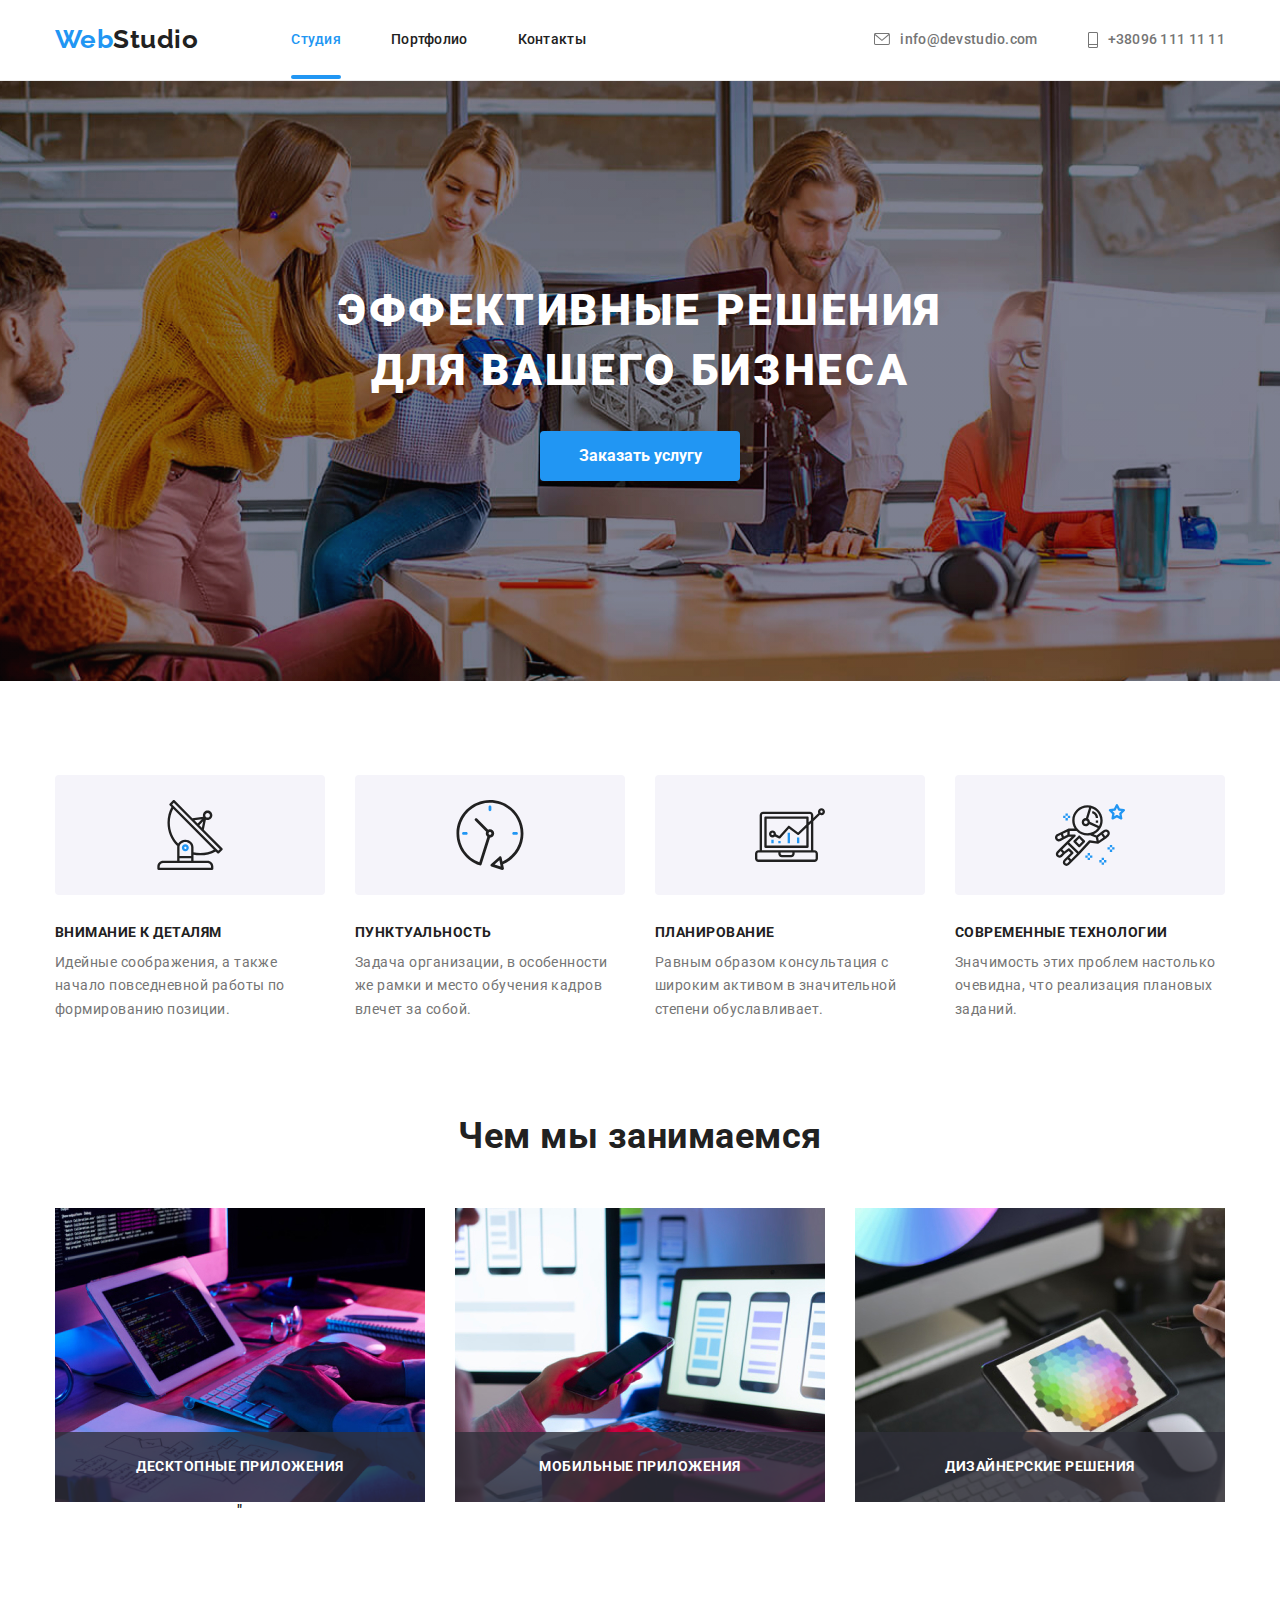
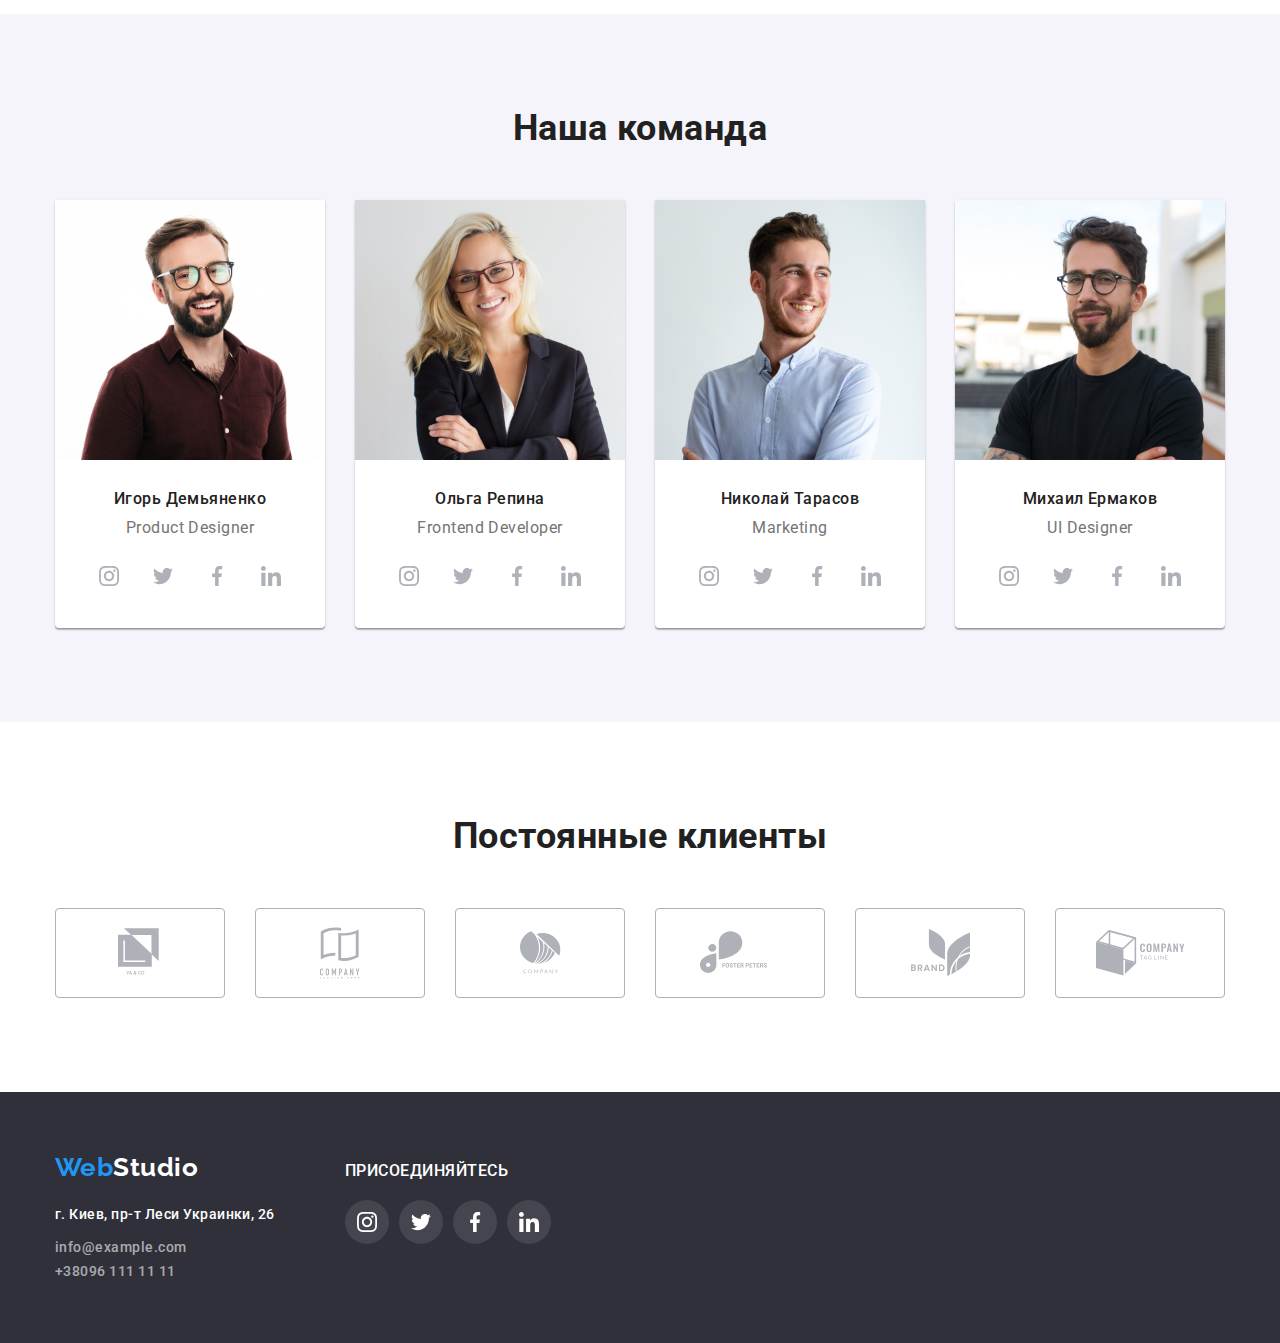
==== index.html @ d7a1a321 "initial commit" ====
<!DOCTYPE html>
<html lang="ru">
  <head>
    <meta charset="UTF-8" />
    <meta name="viewport" content="width=device-width, initial-scale=1.0" />
    <title>Эффективные решения для вашего бизнеса</title>
    <link
      rel="stylesheet"
      href="https://cdnjs.cloudflare.com/ajax/libs/modern-normalize/1.0.0/modern-normalize.min.css"
    />
    <link rel="stylesheet" href="./css/styles.css" />
    <link rel="preconnect" href="https://fonts.gstatic.com" />
    <link
      rel="stylesheet"
      href="https://fonts.googleapis.com/css2?family=Oleo+Script&family=Raleway:wght@700&family=Roboto:wght@400;500;700;900&display=swap"
    />
  </head>
  <body>
    <!--page-top-->
    <header class="header">
      <div class="container">
        <nav class="top-nav">
          <a class="logo-header" lang="en" href="./index.html"
            >Web<span class="logo">Studio</span></a
          >
          <ul class="site-nav">
            <li>
              <a class="site-nav-link current" href="./index.html">Студия</a>
            </li>
            <li>
              <a class="site-nav-link" href="./portfolio.html">Портфолио</a>
            </li>
            <li><a class="site-nav-link" href="/">Контакты</a></li>
          </ul>
        </nav>
        <address>
          <ul class="header-contacts">
            <li>
              <a class="link-contacts" href="mailto:info@devstudio.com">
                <svg class="header-mail">
                  <use href="./images/icons/sprite.svg#envelope-hover"></use>
                </svg>
                info@devstudio.com
              </a>
            </li>
            <li>
              <a class="link-contacts" href="tel:+380961111111">
                <svg class="header-phone">
                  <use href="./images/icons/sprite.svg#phone"></use>
                </svg>
                +38096 111 11 11</a
              >
            </li>
          </ul>
        </address>
      </div>
    </header>

    <main>
      <!--banner-->
      <section class="banner">
        <div class="container">
          <div class="banner-container">
            <h1 class="banner-title">Эффективные решения для вашего бизнеса</h1>
            <button type="button" class="button banner-button" data-modal-open>
              Заказать услугу
            </button>
          </div>
        </div>
      </section>

      <!--after-banner-->
      <section class="after-banner">
        <div class="container">
          <ul class="after-banner-list">
            <li class="after-banner-items">
              <div class="info-icons-list">
                <svg width="70" height="70" class="info-icons">
                  <use href="./images/icons/sprite.svg#antenna"></use>
                </svg>
              </div>
              <h3 class="section-item">Внимание к деталям</h3>
              <p class="description">
                Идейные соображения, а также начало повседневной работы по
                формированию позиции.
              </p>
            </li>
            <li class="after-banner-items">
              <div class="info-icons-list">
                <svg width="70" height="70" class="info-icons">
                  <use href="./images/icons/sprite.svg#clock"></use>
                </svg>
              </div>
              <h3 class="section-item">Пунктуальность</h3>
              <p class="description">
                Задача организации, в особенности же рамки и место обучения
                кадров влечет за собой.
              </p>
            </li>
            <li class="after-banner-items">
              <div class="info-icons-list">
                <svg width="70" height="70" class="info-icons">
                  <use href="./images/icons/sprite.svg#diagram"></use>
                </svg>
              </div>
              <h3 class="section-item">Планирование</h3>
              <p class="description">
                Равным образом консультация с широким активом в значительной
                степени обуславливает.
              </p>
            </li>
            <li class="after-banner-items">
              <div class="info-icons-list">
                <svg width="70" height="70" class="info-icons">
                  <use href="./images/icons/sprite.svg#astronaut"></use>
                </svg>
              </div>
              <h3 class="section-item">Современные технологии</h3>
              <p class="description">
                Значимость этих проблем настолько очевидна, что реализация
                плановых заданий.
              </p>
            </li>
          </ul>
        </div>
      </section>

      <!--what-we-do-->
      <section class="what-we-do">
        <div class="container">
          <h2 class="section-title">Чем мы занимаемся</h2>
          <ul class="images-list">
            <li>
              <div class="thumb">
                <img
                  class="img-item"
                  src="images/img.jpg"
                  alt="code writing"
                  width="370"
                  height="294"
                />
                <p class="what-we-do-text">Десктопные приложения</p>
              </div>
              "
            </li>
            <li>
              <div class="thumb">
                <img
                  class="img-item"
                  src="images/phone.jpg"
                  alt="phone"
                  width="370"
                  height="294"
                />
                <p class="what-we-do-text">Мобильные приложения</p>
              </div>
            </li>
            <li>
              <div class="thumb">
                <img
                  class="img-item"
                  src="images/tablet.jpg"
                  alt="tablet"
                  width="370"
                  height="294"
                />
                <p class="what-we-do-text">Дизайнерские решения</p>
              </div>
            </li>
          </ul>
        </div>
      </section>

      <!--our-team-->
      <section class="section-our-team">
        <div class="container">
          <h2 class="section-title">Наша команда</h2>
          <ul class="team-list">
            <li>
              <img
                class="team-photo"
                src="images/ihor.jpg"
                alt="ihor demianenko"
                height="260"
                width="270"
              />
              <div class="member-card">
                <h3 class="team-member">Игорь Демьяненко</h3>
                <p lang="en" class="occupation">Product Designer</p>
                <ul class="team-social-list">
                  <li class="team-social-item">
                    <a href="" class="social-link">
                      <svg class="social-icon">
                        <use
                          href="./images/icons/sprite.svg#instagram"
                        ></use></svg
                    ></a>
                  </li>
                  <li class="team-social-item">
                    <a href="" class="social-link">
                      <svg class="social-icon">
                        <use
                          href="./images/icons/sprite.svg#twitter"
                        ></use></svg
                    ></a>
                  </li>
                  <li class="team-social-item">
                    <a href="" class="social-link">
                      <svg class="social-icon">
                        <use
                          href="./images/icons/sprite.svg#facebook"
                        ></use></svg
                    ></a>
                  </li>
                  <li class="team-social-item">
                    <a href="" class="social-link">
                      <svg class="social-icon">
                        <use
                          href="./images/icons/sprite.svg#linkedin"
                        ></use></svg
                    ></a>
                  </li>
                </ul>
              </div>
            </li>
            <li>
              <img
                class="team-photo"
                src="images/olha.jpg"
                alt="olha repina"
                height="260"
                width="270"
              />
              <div class="member-card">
                <h3 class="team-member">Ольга Репина</h3>
                <p lang="en" class="occupation">Frontend Developer</p>
                <ul class="team-social-list">
                  <li class="team-social-item">
                    <a href="" class="social-link">
                      <svg class="social-icon">
                        <use
                          href="./images/icons/sprite.svg#instagram"
                        ></use></svg
                    ></a>
                  </li>
                  <li class="team-social-item">
                    <a href="" class="social-link">
                      <svg class="social-icon">
                        <use
                          href="./images/icons/sprite.svg#twitter"
                        ></use></svg
                    ></a>
                  </li>
                  <li class="team-social-item">
                    <a href="" class="social-link">
                      <svg class="social-icon">
                        <use
                          href="./images/icons/sprite.svg#facebook"
                        ></use></svg
                    ></a>
                  </li>
                  <li class="team-social-item">
                    <a href="" class="social-link">
                      <svg class="social-icon">
                        <use
                          href="./images/icons/sprite.svg#linkedin"
                        ></use></svg
                    ></a>
                  </li>
                </ul>
              </div>
            </li>
            <li>
              <img
                class="team-photo"
                src="images/nicolai.jpg"
                alt="nicolai tarasov"
                height="260"
                width="270"
              />
              <div class="member-card">
                <h3 class="team-member">Николай Тарасов</h3>
                <p lang="en" class="occupation">Marketing</p>
                <ul class="team-social-list">
                  <li class="team-social-item">
                    <a href="" class="social-link">
                      <svg class="social-icon">
                        <use
                          href="./images/icons/sprite.svg#instagram"
                        ></use></svg
                    ></a>
                  </li>
                  <li class="team-social-item">
                    <a href="" class="social-link">
                      <svg class="social-icon">
                        <use
                          href="./images/icons/sprite.svg#twitter"
                        ></use></svg
                    ></a>
                  </li>
                  <li class="team-social-item">
                    <a href="" class="social-link">
                      <svg class="social-icon">
                        <use
                          href="./images/icons/sprite.svg#facebook"
                        ></use></svg
                    ></a>
                  </li>
                  <li class="team-social-item">
                    <a href="" class="social-link">
                      <svg class="social-icon">
                        <use
                          href="./images/icons/sprite.svg#linkedin"
                        ></use></svg
                    ></a>
                  </li>
                </ul>
              </div>
            </li>
            <li>
              <img
                class="team-photo"
                src="images/michael.jpg"
                alt="michael ermakov"
                height="260"
                width="270"
              />
              <div class="member-card">
                <h3 class="team-member">Михаил Ермаков</h3>
                <p lang="en" class="occupation">UI Designer</p>
                <ul class="team-social-list">
                  <li class="team-social-item">
                    <a href="" class="social-link">
                      <svg class="social-icon">
                        <use
                          href="./images/icons/sprite.svg#instagram"
                        ></use></svg
                    ></a>
                  </li>
                  <li class="team-social-item">
                    <a href="" class="social-link">
                      <svg class="social-icon">
                        <use
                          href="./images/icons/sprite.svg#twitter"
                        ></use></svg
                    ></a>
                  </li>
                  <li class="team-social-item">
                    <a href="" class="social-link">
                      <svg class="social-icon">
                        <use
                          href="./images/icons/sprite.svg#facebook"
                        ></use></svg
                    ></a>
                  </li>
                  <li class="team-social-item">
                    <a href="" class="social-link">
                      <svg class="social-icon">
                        <use
                          href="./images/icons/sprite.svg#linkedin"
                        ></use></svg
                    ></a>
                  </li>
                </ul>
              </div>
            </li>
          </ul>
        </div>
      </section>
    </main>

    <!--our-clients-->
    <section class="our-clients">
      <div class="container">
        <h3 class="section-title">Постоянные клиенты</h3>
        <ul class="clients-list">
          <li class="clients-item">
            <a class="clients-link" href="/">
              <svg width="45" height="50" class="clients-icon">
                <use href="./images/icons/sprite.svg#logo-1"></use>
              </svg>
            </a>
          </li>
          <li class="clients-item">
            <a class="clients-link" href="/">
              <svg width="40" height="52" class="clients-icon">
                <use href="./images/icons/sprite.svg#logo-2"></use>
              </svg>
            </a>
          </li>
          <li class="clients-item">
            <a class="clients-link" href="/">
              <svg width="41" height="43" class="clients-icon">
                <use href="./images/icons/sprite.svg#logo-3"></use>
              </svg>
            </a>
          </li>
          <li class="clients-item">
            <a class="clients-link" href="/">
              <svg width="80" height="43" class="clients-icon">
                <use href="./images/icons/sprite.svg#logo-4"></use>
              </svg>
            </a>
          </li>
          <li class="clients-item">
            <a class="clients-link" href="/">
              <svg width="59" height="47" class="clients-icon">
                <use href="./images/icons/sprite.svg#logo-5"></use>
              </svg>
            </a>
          </li>
          <li class="clients-item">
            <a class="clients-link" href="/">
              <svg width="89" height="46" class="clients-icon">
                <use href="./images/icons/sprite.svg#logo-6"></use>
              </svg>
            </a>
          </li>
        </ul>
      </div>
    </section>
    <!--footer-->
    <footer class="footer">
      <div class="container">
        <div class="footer-container-address">
          <a class="logo-footer" lang="en" href="/"
            >Web<span class="logo">Studio</span></a
          >
          <address>
            <ul>
              <li class="footer-adress">г. Киев, пр-т Леси Украинки, 26</li>
              <li>
                <a class="footer-contacts" href="mailto:info@example.com"
                  >info@example.com</a
                >
              </li>
              <li>
                <a class="footer-contacts" href="tel:+380961111111">
                  +38096 111 11 11</a
                >
              </li>
            </ul>
          </address>
        </div>

        <div class="social">
          <p class="social-title">Присоединяйтесь</p>
          <ul class="social-network-list">
            <li class="social-network-items">
              <a class="social-link" href="./">
                <svg class="social-icon">
                  <use href="./images/icons/sprite.svg#instagram"></use>
                </svg>
              </a>
            </li>
            <li class="social-network-items">
              <a class="social-link" href="./">
                <svg class="social-icon">
                  <use href="./images/icons/sprite.svg#twitter"></use>
                </svg>
              </a>
            </li>
            <li class="social-network-items">
              <a class="social-link" href="./">
                <svg class="social-icon">
                  <use href="./images/icons/sprite.svg#facebook"></use>
                </svg>
              </a>
            </li>
            <li class="social-network-items">
              <a class="social-link" href="./">
                <svg class="social-icon">
                  <use href="./images/icons/sprite.svg#linkedin"></use>
                </svg>
              </a>
            </li>
          </ul>
        </div>
      </div>
    </footer>
    <div class="backdrop is-hidden" data-modal>
      <div class="modal">
        <button type="button" class="button-close" data-modal-close>
          <svg class="icon-close" width="11" height="11">
            <use href="./images/icons/sprite.svg#close"></use>
          </svg>
        </button>
      </div>
    </div>
    <script src="./js/modal.js"></script>
  </body>
</html>
---- css/styles.css ----
/*background-color: #FFFFFF;*/
/*accent-color: 2196F3*/
/*head-text-color: 212121*/
/*text-color: 757575*/
/*banner-background-color: #2F303A;*/
/*banner-text-color: #FFFFFF;*/
/*team-background-color: #F5F4FA;*/

:root {
  --accent-color: #2196f3;
  --head-text-color: #212121;
  --text-color: #757575;
  --primary-white-color: #ffffff;
  --footer-link-color: rgba(255, 255, 255, 0.6);
  --team-background-color: #f5f4fa;
  --banner-background-color: #2f303a;
  --time-hover: 250ms;
  --timing-function: cubic-bezier(0.4, 0, 0.2, 1);
}
h1,
h2,
h3,
h4,
h5,
h6,
p {
  margin: 0;
}

ul,
ol {
  margin: 0;
  padding: 0;
}

img {
  display: block;
}

a,
ul {
  text-decoration: none;
  list-style: none;
  color: inherit;
}

body {
  color: var(--head-text-color);
  background-color: var(--primary-white-color);
  font-family: Roboto, sans-serif;
  font-weight: 500;
  font-style: normal;
  letter-spacing: 0.03em;
}
/*common*/
.visually-hidden {
  position: absolute !important;
  clip: rect(1px 1px 1px 1px); /* IE6, IE7 */
  clip: rect(1px, 1px, 1px, 1px);
  padding: 0 !important;
  border: 0 !important;
  height: 1px !important;
  width: 1px !important;
  overflow: hidden;
}

.section-title {
  color: var(--head-text-color);
  font-weight: 700;
  font-size: 36px;
  line-height: 1.16;
  text-align: center;

  margin-bottom: 50px;
}

.container {
  width: 1200px;
  padding-left: 15px;
  padding-right: 15px;
  margin-left: auto;
  margin-right: auto;
  text-align: center;
}

/*top-nav*/
.header {
  padding-top: 24px;
  padding-bottom: 25px;

  border-bottom: 1px solid #ececec;
}

.header .container {
  display: flex;
  align-items: center;
  justify-content: space-between;
}

.top-nav {
  background-color: var(--primary-white-color);
  display: flex;
  align-items: center;
}

.logo-header {
  font-family: Raleway;
  font-style: normal;
  font-weight: bold;
  font-size: 26px;
  line-height: 31px;
  color: var(--accent-color);
}

.logo {
  color: var(--head-text-color);
  margin-right: 93px;
}

.site-nav {
  font-family: inherit;
  font-style: normal;
  font-weight: 500;
  font-size: 14px;
  line-height: 1.14;
  letter-spacing: 0.02em;
  display: flex;
  align-items: center;
}

.site-nav > li:not(:last-child),
.header-contacts > li:not(:last-child) {
  margin-right: 50px;
}
.site-nav-link {
  color: var(--head-text-color);
  position: relative;
  padding-bottom: 32px;
  padding-top: 32px;
  transition: color var(--time-hover) var(--timing-function);
}

.site-nav .site-nav-link:hover,
.site-nav .site-nav-link:focus,
.site-nav .site-nav-link:active {
  color: var(--accent-color);
}

.current {
  color: var(--accent-color);
  position: relative;
}
.current::after {
  display: block;
  content: "";
  width: 100%;
  height: 4px;
  border-radius: 2px;
  background-color: var(--accent-color);

  position: absolute;
  bottom: 0;
}

.header-contacts {
  display: flex;
  align-items: center;
  margin-left: auto;
}

.link-contacts {
  color: var(--text-color);
  font-family: inherit;
  font-style: normal;
  font-size: 14px;
  line-height: 1.14;
  letter-spacing: 0.02em;

  display: flex;
  align-items: center;
  fill: currentColor;
  transition: color var(--time-hover) var(--timing-function);
}

.link-contacts:hover,
.link-contacts:focus {
  color: var(--accent-color);
}

.header-mail {
  width: 16px;
  height: 12px;
  display: flex;
  margin-right: 10px;
}
.header-phone {
  width: 10px;
  height: 16px;
  display: flex;
  margin-right: 10px;
}
/*banner*/
.banner {
  background-color: var(--banner-background-color);
  padding-top: 200px;
  padding-bottom: 200px;

  background-image: linear-gradient(
      rgba(47, 48, 58, 0.1),
      rgba(47, 48, 58, 0.1)
    ),
    url("../images/banner.jpg");
  background-size: cover;
  background-repeat: no-repeat;
  background-position: center;
}
.banner-container {
  margin-left: auto;
  margin-right: auto;
  width: 696px;
}
.banner-title {
  color: var(--primary-white-color);
  font-weight: 900;
  font-size: 44px;
  line-height: 1.36;
  text-align: center;
  letter-spacing: 0.06em;
  text-transform: uppercase;

  margin-bottom: 30px;
  padding: 0;
}
.banner-button {
  font-size: 16px;
  font-weight: 700;
  line-height: 1.87;
  text-align: center;
  color: var(--primary-white-color);

  padding: 10px 32px;
  min-width: 200px;
  background-color: var(--accent-color);
  box-shadow: 0px 4px 4px rgba(0, 0, 0, 0.15);
  border: none;
  border-radius: 4px;

  transition: background-color var(--time-hover) var(--timing-function);
}
.banner-button:hover,
.banner-button:focus {
  cursor: pointer;
}
/*after-banner*/
.after-banner {
  padding: 94px 0;
}
.after-banner > .container {
  text-align: left;
}

.after-banner-list > li {
  width: calc((100% - (3 * 30px)) / 4);
}

.after-banner-list {
  display: flex;
}

.after-banner-list > li:not(:last-child) {
  margin-right: 30px;
}

.section-item {
  color: var(--head-text-color);
  font-weight: 700;
  font-size: 14px;
  line-height: 1.14;

  text-transform: uppercase;

  margin-top: 0;
  margin-bottom: 10px;
}

.description {
  color: var(--text-color);
  font-style: normal;
  font-weight: normal;
  font-size: 14px;
  line-height: 1.71;

  margin-top: 0;
  margin-bottom: 0;
}

.info-icons-list {
  display: flex;
  justify-content: center;
  padding-top: 25px;
  padding-bottom: 25px;
  border-radius: 4px;
  background-color: #f5f4fa;
  margin-bottom: 30px;
}

/*what-we-do*/
.what-we-do {
  padding-bottom: 94px;
}

.images-list {
  display: flex;
}

.images-list > li:not(:last-child) {
  margin-right: 30px;
}
.thumb {
  position: relative;
}
.what-we-do-text {
  position: absolute;
  bottom: 0;
  padding-top: 27px;
  padding-bottom: 27px;
  width: 100%;
  font-style: normal;
  font-weight: 700;
  font-size: 14px;
  line-height: 1.14;
  text-align: center;
  text-transform: uppercase;
  color: var(--primary-white-color);
  background: rgba(47, 48, 58, 0.8);
}
/*our-team*/
.section-our-team {
  background-color: var(--team-background-color);
  color: var(--head-text-color);

  padding: 94px 0;
}

.team-list {
  display: flex;
}
.team-list > li {
  background-color: var(--primary-white-color);
  box-shadow: 0px 1px 3px rgba(0, 0, 0, 0.12), 0px 1px 1px rgba(0, 0, 0, 0.14),
    0px 2px 1px rgba(0, 0, 0, 0.2);
  border-radius: 0px 0px 4px 4px;
}
.team-list > li:not(:last-child) {
  margin-right: 30px;
}

.member-card {
  padding: 30px;
}
.team-member {
  font-weight: 500;
  font-size: 16px;
  line-height: 1.18;

  color: var(--head-text-color);

  margin-bottom: 10px;
}

.occupation {
  font-weight: 400;
  font-size: 16px;
  line-height: 1.18;

  color: var(--text-color);
}
.team-social-list {
  display: flex;
  margin-top: 16px;
  justify-content: center;
}
.team-social-list > li:not(:last-child) {
  margin-right: 10px;
}
.social-link {
  display: flex;
  justify-content: center;
  align-items: center;
  width: 44px;
  height: 44px;
  border-radius: 50%;

  transition: background-color var(--time-hover) var(--timing-function);
}

.social-link:hover,
.social-link:focus {
  background-color: var(--accent-color);
  fill: var(--primary-white-color);
}
.social-link:hover .social-icon,
.social-link:focus .social-icon {
  fill: var(--primary-white-color);
}

.social-icon {
  width: 20px;
  height: 20px;
  fill: #afb1b8;
  transition: fill var(--time-hover) var(--timing-function);
}
/*our-clients*/
.our-clients {
  padding-top: 94px;
  padding-bottom: 94px;
}
.clients-list {
  display: flex;
  justify-content: center;
}
.clients-list > li:not(:last-child) {
  margin-right: 30px;
}

.clients-link {
  display: flex;
  justify-content: center;
  align-items: center;
  width: 170px;
  height: 90px;
  border: 1px solid #afb1b8;
  border-radius: 4px;
  fill: #afb1b8;
  transition: border-color var(--time-hover) var(--timing-function);
}

.clients-link:hover,
.clients-link:focus {
  border: 1px solid var(--accent-color);
}
.clients-link:hover .clients-icon,
.clients-link:focus .clients-icon {
  fill: var(--accent-color);
}
.clients-icon {
  transition: fill var(--time-hover) var(--timing-function);
}
/*footer*/
.footer {
  background-color: var(--banner-background-color);
  font-style: normal;
  padding-top: 60px;
  padding-bottom: 60px;
}
.footer > .container {
  display: flex;
  text-align: left;
  align-items: baseline;
}
.footer-container-address {
  display: flex;
  justify-content: baseline;
  flex-direction: column;
  margin-right: 70px;
}
.logo-footer {
  font-family: Raleway;
  font-style: normal;
  font-weight: bold;
  font-size: 26px;
  line-height: 1.19;

  color: var(--accent-color);
}

.footer .logo {
  color: var(--primary-white-color);
  margin-bottom: 20px;
  margin-right: 0;
  padding: 0;
  display: inline-block;
}

.footer-adress {
  color: var(--primary-white-color);
  font-style: normal;
  font-weight: 500;
  font-size: 14px;
  line-height: 1.71;

  margin-top: 0;
  margin-bottom: 9px;
}

.footer-contacts {
  color: var(--footer-link-color);
  font-style: normal;
  font-weight: 500;
  font-size: 14px;
  line-height: 1.71;

  margin-top: 0;
  margin-bottom: 9px;
  transition: color var(--time-hover) var(--timing-function);
}

.social {
  display: flex;
  flex-direction: column;
}

.social-title {
  font-size: 700;
  color: var(--primary-white-color);
  line-height: 1.14;

  text-transform: uppercase;
}
.social-network-list {
  display: flex;
  align-items: flex-start;
  margin-top: 20px;
}
.social-network-list > li:not(:last-child) {
  margin-right: 10px;
}
.social .social-link {
  background: rgba(255, 255, 255, 0.1);
}
.social .social-icon {
  fill: var(--primary-white-color);
}
.social .social-link:hover,
.social .social-link:focus {
  background: var(--accent-color);
}
/*portfolio*/
.portfolio {
  padding-top: 94px;
  padding-bottom: 94px;
}
.portfolio-list {
  display: flex;
  justify-content: center;
  margin-bottom: 50px;
}
.portfolio-list > li:not(:last-child) {
  margin-right: 8px;
}
.portfolio-button {
  background-color: var(--team-background-color);
  font-size: 16px;
  font-weight: 500;
  line-height: 1.6;
  text-align: center;

  padding: 6px 22px;
  border: none;
  border-radius: 4px;
  transition: color var(--time-hover) var(--timing-function),
    background-color var(--time-hover) var(--timing-function);
}

.portfolio-button:hover,
.portfolio-button:focus,
.portfolio-button:active {
  background-color: var(--accent-color);
  color: var(--primary-white-color);
  cursor: pointer;
}
.project-list {
  display: flex;
  flex-wrap: wrap;

  margin-right: -30px;
  margin-bottom: -30px;
}

.project-content {
  padding: 20px 24px;
  text-align: left;
  border-bottom: 1px solid #eeeeee;
  border-right: 1px solid #eeeeee;
  border-left: 1px solid #eeeeee;
}
.project-item {
  margin-right: 30px;
  margin-bottom: 30px;
  width: calc((100% - (3 * 30px)) / 3);
  box-sizing: border-box;
}
.project-name {
  font-weight: 700;
  font-size: 18px;
  line-height: 2;
  letter-spacing: 0.06em;
  color: var(--head-text-color);

  margin-bottom: 4;
}

.text {
  font-weight: 400;
  font-size: 16px;
  line-height: 1.87;

  color: var(--text-color);

  margin-top: 0;
  margin-bottom: 0;
}
.project-item-link {
  display: block;
  width: 100%;
  height: 100%;
}

.project-item-link:hover,
.project-item-link:focus {
  box-shadow: 0px 1px 1px rgba(0, 0, 0, 0.12), 0px 4px 4px rgba(0, 0, 0, 0.06),
    1px 4px 6px rgba(0, 0, 0, 0.16);
}

.project-photo-wrapper {
  position: relative;
  overflow: hidden;
}
.overlay {
  position: absolute;
  top: 0;
  left: 0;
  width: 100%;
  height: 100%;
  background: rgba(33, 150, 243, 0.9);
  color: var(--primary-white-color);
  text-align: left;
  font-weight: 400;
  font-size: 18px;
  line-height: 1.55;
  padding: 63px 24px;
  overflow: auto;
  transform: translateY(100%);
  transition: transform var(--time-hover) var(--timing-function);
}
.project-item-link:hover .overlay,
.project-item-link:focus .overlay {
  box-shadow: 0px 1px 1px rgba(0, 0, 0, 0.12), 0px 4px 4px rgba(0, 0, 0, 0.06),
    1px 4px 6px rgba(0, 0, 0, 0.16);
  transform: translateY(0);
}

/*modal-window*/
.backdrop {
  position: fixed;
  top: 0;
  left: 0;
  width: 100%;
  height: 100%;
  background: rgba(0, 0, 0, 0.2);

  opacity: 1;
  visibility: visible;
  transition: opacity var(--time-hover) var(--timing-function),
    visibility var(--time-hover) var(--timing-function);
}
.backdrop.is-hidden {
  visibility: hidden;
  opacity: 0;
  pointer-events: none;
}
.modal {
  position: absolute;
  top: 50%;
  left: 50%;
  transform: translate(-50%, -50%);
  transition: transform var(--time-hover) var(--timing-function);
  min-width: 528px;
  min-height: 530px;

  background: var(--primary-white-color);
  box-shadow: 0px 1px 3px rgba(0, 0, 0, 0.12), 0px 1px 1px rgba(0, 0, 0, 0.14),
    0px 2px 1px rgba(0, 0, 0, 0.2);
  border-radius: 4px;
}
.button-close {
  display: block;
  position: absolute;
  top: 8px;
  right: 8px;
  width: 30px;
  height: 30px;
  background: transparent;
  border: 1px solid rgba(0, 0, 0, 0.1);
  border-radius: 50%;
  cursor: pointer;
}
.icon-close {
  position: absolute;
  top: 50%;
  left: 50%;
  transform: translate(-50%, -50%);
  fill: #000000;
}
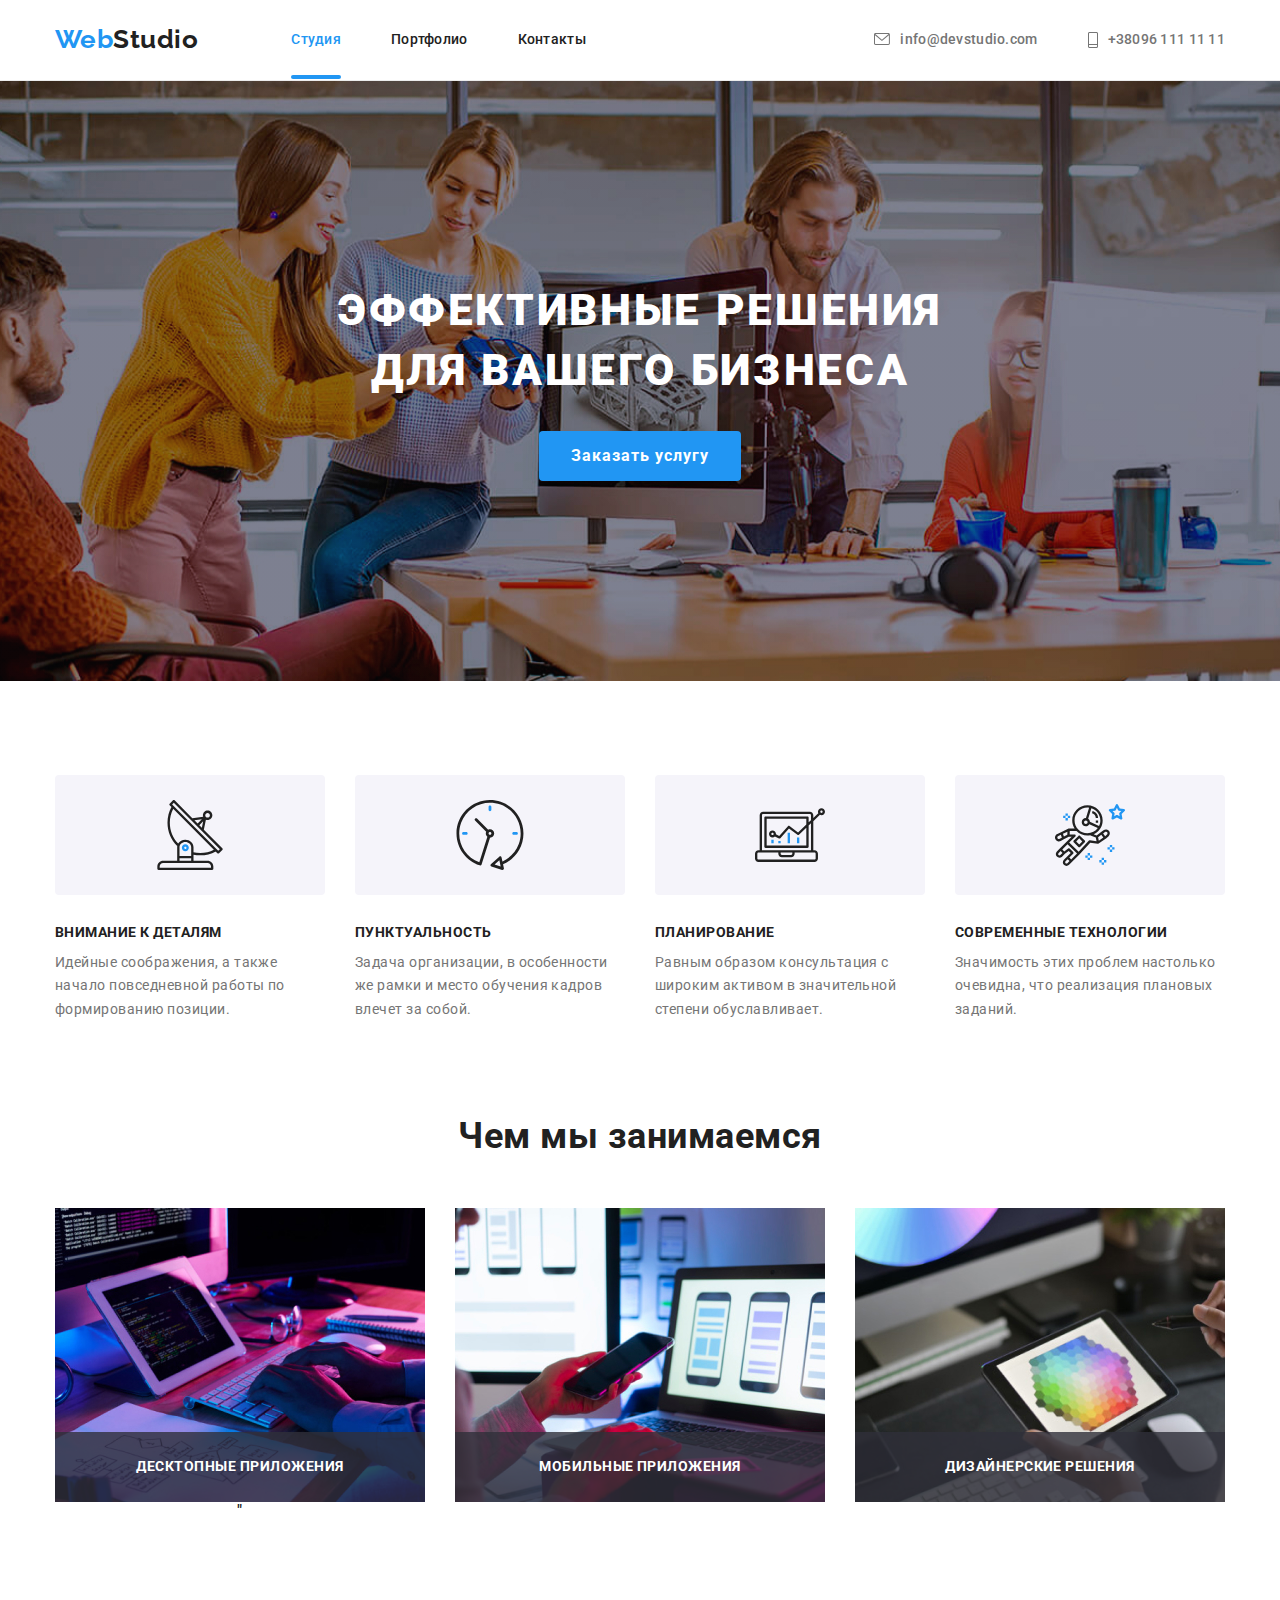
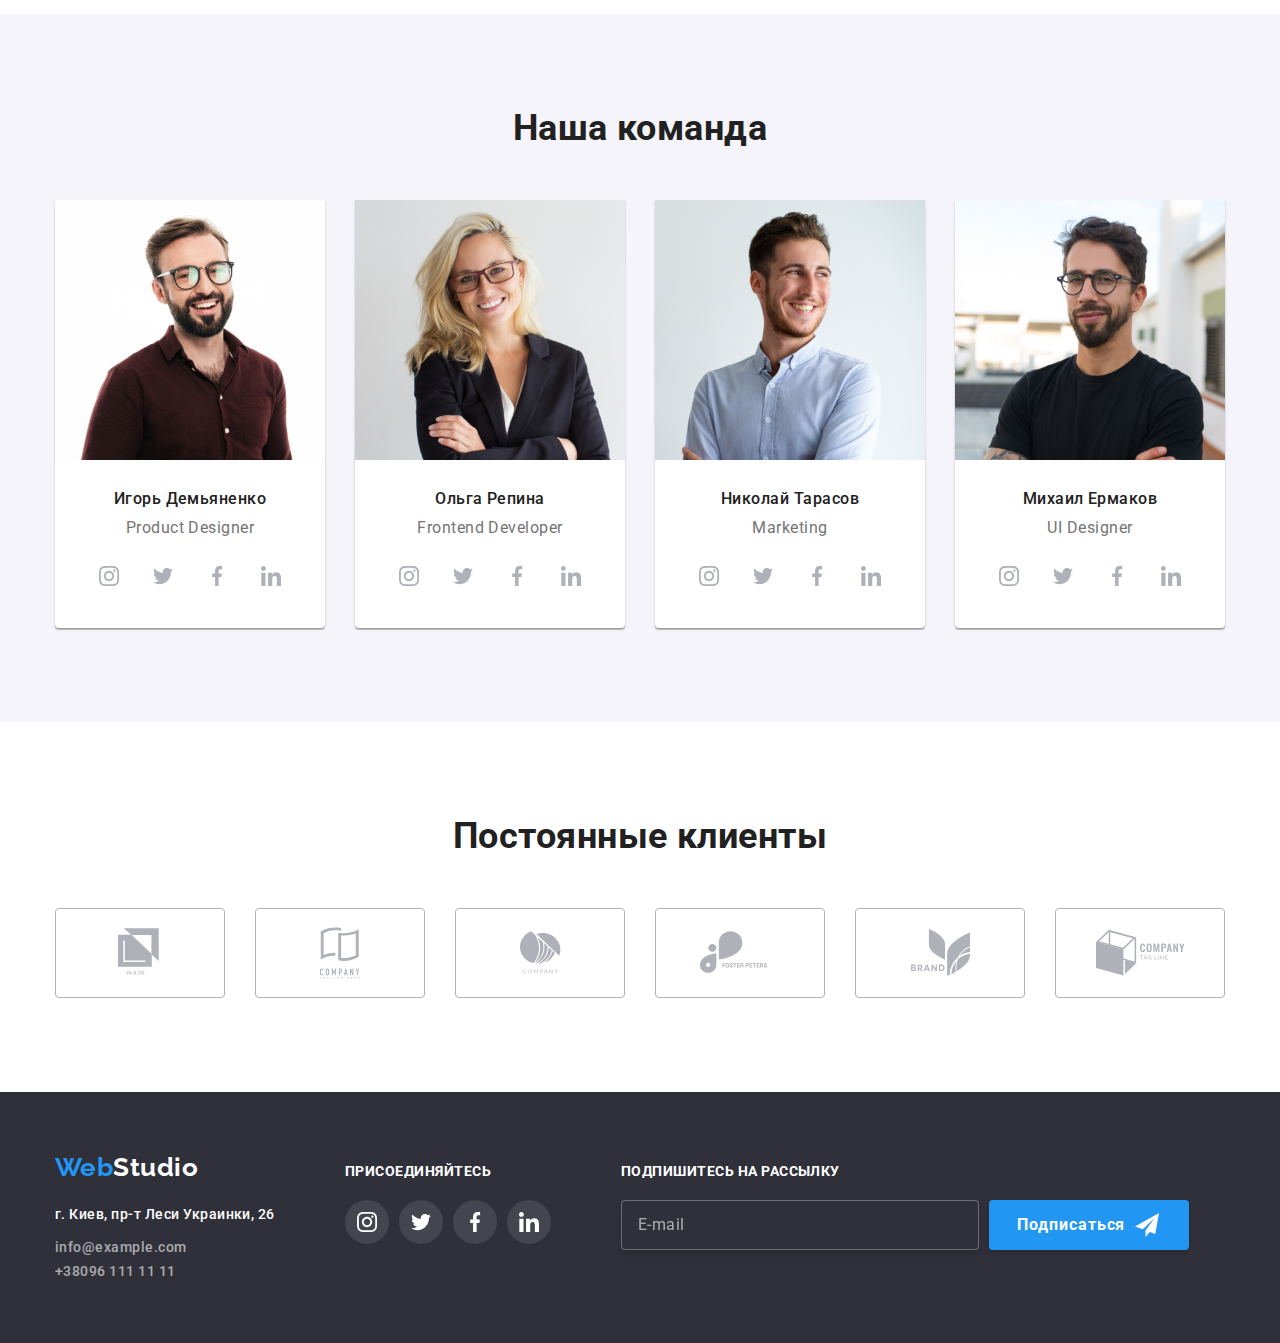
==== commit 3d916cdc: "added  footer subscribe & modal-window" ====
--- a/index.html
+++ b/index.html
@@ -419,6 +419,7 @@
         </ul>
       </div>
     </section>
+
     <!--footer-->
     <footer class="footer">
       <div class="container">
@@ -476,8 +477,29 @@
             </li>
           </ul>
         </div>
+
+        <div class="subscribe">
+          <p class="subscribe-title">Подпишитесь на рассылку</p>
+          <form class="subscribe-form">
+            <input
+              class="subscribe-form-line"
+              type="email"
+              name="email"
+              id="email-footer"
+              placeholder="E-mail"
+            />
+
+            <button type="submit" class="button subscribe-button">
+              Подписаться
+              <svg class="button-icon" width="24" height="24">
+                <use href="./images/icons/sprite.svg#icon-send"></use>
+              </svg>
+            </button>
+  
+        </div>
       </div>
     </footer>
+
     <div class="backdrop is-hidden" data-modal>
       <div class="modal">
         <button type="button" class="button-close" data-modal-close>
@@ -485,6 +507,61 @@
             <use href="./images/icons/sprite.svg#close"></use>
           </svg>
         </button>
+                <form class="modal-form" autocomplete="on"></form>
+        <p class="form-title">Оставьте свои данные, мы вам перезвоним</p>
+
+          <div class="user-info-line">
+            <label class="user-info-label" for="name">Имя</label>
+                  <input class="user-info-line-input" type="text" name="user-name" id="name" autofocus />
+                  <svg class="form-icon" width="18" height="18">
+              <use href="./images/icons/sprite.svg#person-black"></use>
+            </svg>
+          </div>
+
+          <div class="user-info-line">
+            <label class="user-info-label" for="tel">Телефон</label>
+            <input class="user-info-line-input" type="tel" name="tel" id="tel" />
+                <svg class="form-icon" width="18" height="18">
+              <use href="./images/icons/sprite.svg#phone-black"></use>
+            </svg>
+          </div>
+
+          <div class="user-info-line">
+            <label class="user-info-label" for="email">Почта</label>
+            <input class="user-info-line-input" type="email" name="email" id="email" />
+                <svg class="form-icon" width="18" height="18">
+              <use href="./images/icons/sprite.svg#email-black"></use>
+            </svg>
+          </div>
+
+          <div class="user-info-textarea">
+            <label class="user-info-label" for="comment">Комментарий</label>
+            <textarea
+              class="user-info-line-comment"
+              name="comment"
+              id="comment"
+              placeholder="Введите текст"
+            ></textarea
+            >
+          </div>
+
+  
+            <input
+              class="agreement-input visually-hidden"
+              type="checkbox"
+              name="agreement"
+              id="agreement"
+            />
+            <label for="agreement" class="agreement-text">Соглашаюсь с рассылкой и принимаю&nbsp;<a class="agreement-link" href="/">Условия договора</a> 
+            </label>
+
+
+          <div class="submit">
+            <button type="submit" class="button submit-button">
+              Отправить
+            </button>
+          </div>
+        </form>
       </div>
     </div>
     <script src="./js/modal.js"></script>
--- a/css/styles.css
+++ b/css/styles.css
@@ -83,6 +83,15 @@
   text-align: center;
 }
 
+.button {
+  font-size: 16px;
+  font-weight: 700;
+  line-height: 1.87;
+  letter-spacing: 0.06em;
+  text-align: center;
+  border: none;
+  border-radius: 4px;
+}
 /*top-nav*/
 .header {
   padding-top: 24px;
@@ -232,18 +241,12 @@
   padding: 0;
 }
 .banner-button {
-  font-size: 16px;
-  font-weight: 700;
-  line-height: 1.87;
-  text-align: center;
   color: var(--primary-white-color);
 
   padding: 10px 32px;
   min-width: 200px;
   background-color: var(--accent-color);
   box-shadow: 0px 4px 4px rgba(0, 0, 0, 0.15);
-  border: none;
-  border-radius: 4px;
 
   transition: background-color var(--time-hover) var(--timing-function);
 }
@@ -511,7 +514,8 @@
 }
 
 .social-title {
-  font-size: 700;
+  font-size: 14px;
+  font-weight: 700;
   color: var(--primary-white-color);
   line-height: 1.14;
 
@@ -535,6 +539,69 @@
 .social .social-link:focus {
   background: var(--accent-color);
 }
+
+.subscribe {
+  display: flex;
+  flex-direction: column;
+  justify-content: flex-start;
+  margin-left: 70px;
+}
+.subscribe-title {
+  font-size: 14px;
+  font-weight: 700;
+  color: var(--primary-white-color);
+  line-height: 1.14;
+
+  text-transform: uppercase;
+}
+.subscribe-form {
+  display: flex;
+  margin-top: 20px;
+}
+
+.subscribe-form-line {
+  width: 358px;
+  height: 50px;
+  background-color: var(--banner-background-color);
+  border: 1px solid rgba(255, 255, 255, 0.3);
+  filter: drop-shadow(0px 4px 4px rgba(0, 0, 0, 0.15));
+  border-radius: 4px;
+  margin-right: 10px;
+  padding-top: 15px;
+  padding-bottom: 15px;
+  padding-left: 16px;
+
+  font-weight: 400;
+  font-size: 16px;
+  line-height: 1.25;
+  letter-spacing: 0.03em;
+  color: var(--primary-white-color);
+}
+.subscribe-form-line::placeholder {
+  color: var(--footer-link-color);
+}
+.subscribe-button {
+  display: flex;
+  align-items: center;
+  background-color: var(--accent-color);
+  color: var(--primary-white-color);
+  box-shadow: 0px 4px 4px rgba(0, 0, 0, 0.15);
+  border: none;
+  width: 200px;
+  height: 50px;
+  padding: 10px 28px;
+
+  transition: background-color var(--time-hover) var(--timing-function);
+}
+.subscribe-button:hover,
+.subscribe-button:focus {
+  cursor: pointer;
+}
+.button-icon {
+  fill: currentColor;
+  margin-left: 10px;
+}
+
 /*portfolio*/
 .portfolio {
   padding-top: 94px;
@@ -550,14 +617,10 @@
 }
 .portfolio-button {
   background-color: var(--team-background-color);
-  font-size: 16px;
   font-weight: 500;
   line-height: 1.6;
-  text-align: center;
-
+  letter-spacing: 0.03em;
   padding: 6px 22px;
-  border: none;
-  border-radius: 4px;
   transition: color var(--time-hover) var(--timing-function),
     background-color var(--time-hover) var(--timing-function);
 }
@@ -677,6 +740,7 @@
   transition: transform var(--time-hover) var(--timing-function);
   min-width: 528px;
   min-height: 530px;
+  padding: 40px;
 
   background: var(--primary-white-color);
   box-shadow: 0px 1px 3px rgba(0, 0, 0, 0.12), 0px 1px 1px rgba(0, 0, 0, 0.14),
@@ -702,3 +766,158 @@
   transform: translate(-50%, -50%);
   fill: #000000;
 }
+.button-close:hover .icon-close,
+.button-close:focus .icon-close {
+  fill: var(--accent-color);
+}
+/*modal-form*/
+
+.modal-form {
+  display: flex;
+  flex-direction: column;
+}
+.form-title {
+  font-size: 20px;
+  font-weight: 700;
+  line-height: 1.15;
+  text-align: center;
+  margin-bottom: 12px;
+}
+
+.user-info-line {
+  display: flex;
+  flex-direction: column;
+
+  margin-bottom: 10px;
+  position: relative;
+}
+
+.user-info-label {
+  font-weight: 400;
+  font-size: 12px;
+  line-height: 1.16;
+  letter-spacing: 0.01em;
+
+  color: var(--text-color);
+}
+
+.user-info-line-input {
+  width: 448px;
+  height: 40px;
+  border: 1px solid rgba(33, 33, 33, 0.2);
+  border-radius: 4px;
+  margin-top: 4px;
+  padding-left: 42px;
+  outline: none;
+
+  transition: border-color var(--time-hover) var(--timing-function);
+}
+
+.user-info-line-input:focus {
+  border-color: var(--accent-color);
+  cursor: pointer;
+}
+
+.user-info-line-input:focus + .form-icon {
+  fill: var(--accent-color);
+  cursor: pointer;
+}
+
+.form-icon {
+  position: absolute;
+  left: 12px;
+  bottom: 11px;
+  display: inline-block;
+
+  transition: fill var(--time-hover) var(--timing-function);
+}
+
+.user-info-textarea {
+  display: block;
+}
+
+.user-info-line-comment {
+  outline: none;
+  resize: none;
+  height: 120px;
+  width: 100%;
+  border: 1px solid rgba(33, 33, 33, 0.2);
+  border-radius: 4px;
+  margin-top: 4px;
+  padding: 12px 16px;
+  overflow: auto;
+
+  transition: border-color var(--time-hover) var(--timing-function);
+}
+
+.user-info-line-comment::placeholder {
+  font-weight: 400;
+  font-size: 14px;
+  line-height: 1.14;
+  letter-spacing: 0.01em;
+  color: rgba(117, 117, 117, 0.5);
+}
+
+.user-info-line-comment:focus {
+  border-color: var(--accent-color);
+  cursor: pointer;
+}
+
+.agreement-text::before {
+  display: inline-block;
+  content: "";
+  margin-right: 9px;
+  width: 16px;
+  height: 15px;
+  border: 2px solid #000000;
+  box-sizing: border-box;
+  border-radius: 2px;
+}
+
+.agreement-input:checked + .agreement-text::before {
+  background-color: var(--accent-color);
+  border-color: transparent;
+  background-repeat: no-repeat;
+}
+.agreement-input:focus + .agreement-text::before {
+  border-color: var(--accent-color);
+}
+.agreement-input:focus + .agreement-text::before {
+  background-image: url("../images/icons/tick.svg");
+}
+
+.agreement-text {
+  display: flex;
+  justify-content: center;
+  flex-wrap: wrap;
+  margin-left: auto;
+  margin-right: auto;
+  margin-bottom: 30px;
+  margin-top: 20px;
+
+  font-weight: 400;
+  font-size: 14px;
+  line-height: 1.71;
+  color: var(--text-color);
+  text-align: center;
+}
+
+.agreement-link {
+  text-decoration: underline;
+  color: var(--accent-color);
+}
+
+.submit {
+  display: flex;
+  justify-content: center;
+}
+
+.submit-button {
+  background-color: var(--accent-color);
+  color: var(--primary-white-color);
+  box-shadow: 0px 4px 4px rgba(0, 0, 0, 0.15);
+  cursor: pointer;
+  width: 200px;
+  height: 50px;
+  padding: 10px, 55px;
+}
